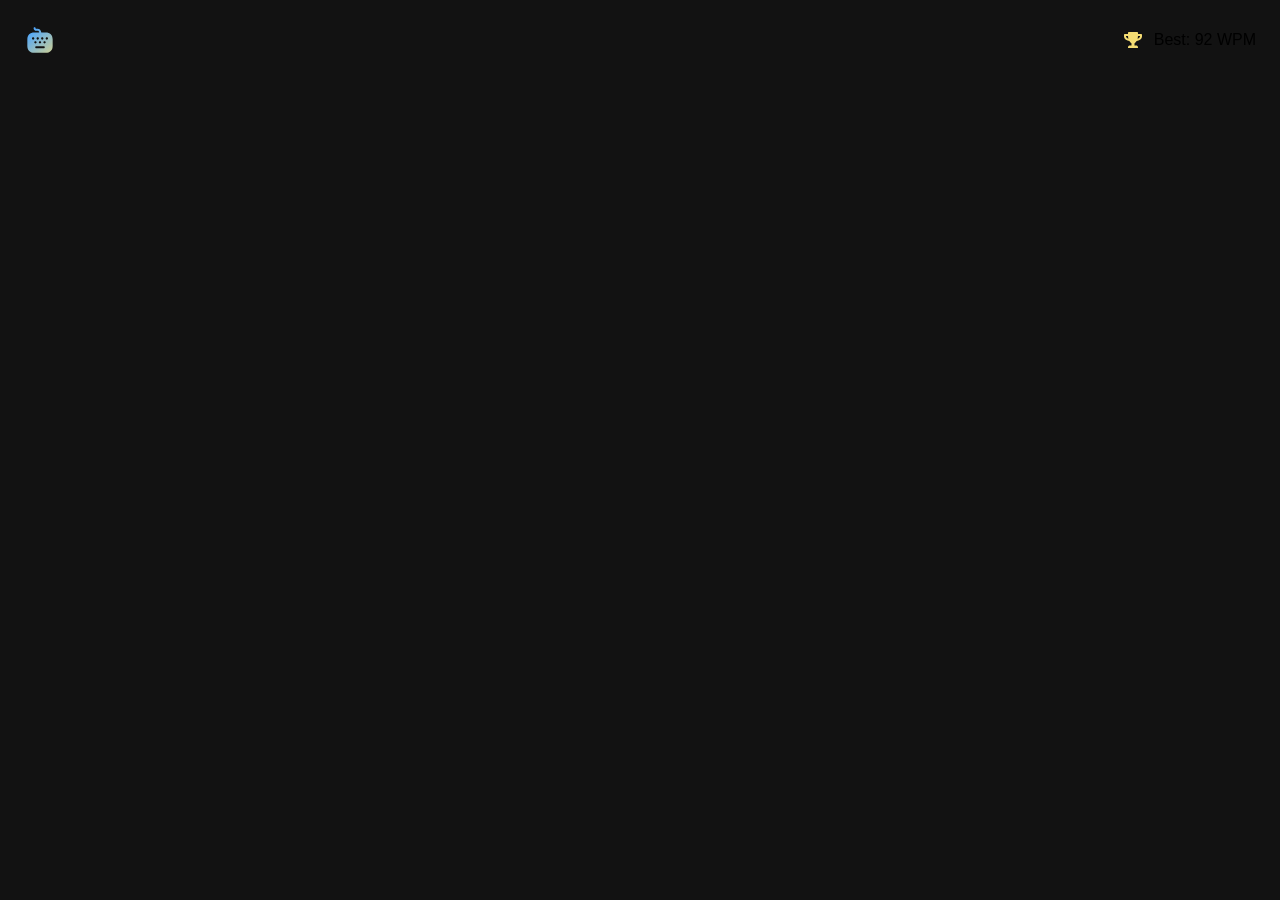
==== result.html @ 7b14edf9 "repo 4" ====
<!doctype html>
<html lang="en">
	<head>
		<meta charset="UTF-8" />
		<meta name="viewport" content="width=device-width, initial-scale=1.0" />
		<link rel="stylesheet" href="normalize.css" />
		<link rel="stylesheet" href="reset.css" />
		<link rel="stylesheet" href="main.css" />
		<link rel="stylesheet" href="result.css" />
		<title>Document</title>
	</head>
	<body>
		<header>
			<svg
				width="32"
				height="32"
				viewBox="0 0 32 32"
				fill="none"
				xmlns="http://www.w3.org/2000/svg"
			>
				<path
					fill-rule="evenodd"
					clip-rule="evenodd"
					d="M22.8266 15.6261C22.1893 15.6261 21.6719 15.1075 21.6719 14.4715C21.6719 13.8341 22.1893 13.3168 22.8266 13.3168C23.4639 13.3168 23.9812 13.8341 23.9812 14.4715C23.9812 15.1075 23.4639 15.6261 22.8266 15.6261ZM20.5479 19.4661C19.9106 19.4661 19.3932 18.9475 19.3932 18.3101C19.3932 17.6741 19.9106 17.1555 20.5479 17.1555C21.1852 17.1555 21.7026 17.6741 21.7026 18.3101C21.7026 18.9475 21.1852 19.4661 20.5479 19.4661ZM19.7639 24.2115H12.2373C11.6853 24.2115 11.2373 23.7635 11.2373 23.2115C11.2373 22.6595 11.6853 22.2115 12.2373 22.2115H19.7639C20.3159 22.2115 20.7639 22.6595 20.7639 23.2115C20.7639 23.7635 20.3159 24.2115 19.7639 24.2115ZM10.284 18.3101C10.284 17.6741 10.8013 17.1555 11.4386 17.1555C12.076 17.1555 12.5933 17.6741 12.5933 18.3101C12.5933 18.9475 12.076 19.4661 11.4386 19.4661C10.8013 19.4661 10.284 18.9475 10.284 18.3101ZM9.15997 15.6261C8.52264 15.6261 8.0053 15.1075 8.0053 14.4715C8.0053 13.8341 8.52264 13.3168 9.15997 13.3168C9.7973 13.3168 10.3146 13.8341 10.3146 14.4715C10.3146 15.1075 9.7973 15.6261 9.15997 15.6261ZM13.7173 13.3168C14.3546 13.3168 14.8719 13.8341 14.8719 14.4715C14.8719 15.1075 14.3546 15.6261 13.7173 15.6261C13.08 15.6261 12.5626 15.1075 12.5626 14.4715C12.5626 13.8341 13.08 13.3168 13.7173 13.3168ZM15.9932 17.1555C16.6306 17.1555 17.1479 17.6741 17.1479 18.3101C17.1479 18.9475 16.6306 19.4661 15.9932 19.4661C15.3559 19.4661 14.8386 18.9475 14.8386 18.3101C14.8386 17.6741 15.3559 17.1555 15.9932 17.1555ZM18.2692 13.3168C18.9066 13.3168 19.4239 13.8341 19.4239 14.4715C19.4239 15.1075 18.9066 15.6261 18.2692 15.6261C17.6319 15.6261 17.1146 15.1075 17.1146 14.4715C17.1146 13.8341 17.6319 13.3168 18.2692 13.3168ZM21.6386 8.54615H17.1919V8.36081C17.1639 6.40481 15.5573 4.82348 13.6133 4.82348H12.2693C11.904 4.82348 11.604 4.52881 11.6013 4.16348C11.596 3.61148 11.132 3.15948 10.592 3.17281C10.04 3.17815 9.59597 3.63015 9.6013 4.18215C9.61597 5.64481 10.8093 6.82348 12.2586 6.82348H13.5933C14.4026 6.80215 15.1799 7.51948 15.1919 8.37548V8.54615H10.3613C5.9613 8.54615 3.3333 11.1248 3.3333 15.4435V21.9408C3.32664 24.0248 3.95197 25.7581 5.1413 26.9515C6.3653 28.1795 8.1653 28.8275 10.3493 28.8275H21.6386C26.0386 28.8275 28.6666 26.2541 28.6666 21.9435V15.5448C28.6666 11.1621 26.0386 8.54615 21.6386 8.54615Z"
					fill="url(#paint0_linear_332_687)"
				/>
				<defs>
					<linearGradient
						id="paint0_linear_332_687"
						x1="5.49996"
						y1="7"
						x2="32.5"
						y2="38.5"
						gradientUnits="userSpaceOnUse"
					>
						<stop stop-color="#4CA6FF" />
						<stop offset="1" stop-color="#F4DC73" />
					</linearGradient>
				</defs>
			</svg>
			<div class="recordwpm">
				<svg
					width="18"
					height="16"
					viewBox="0 0 18 16"
					fill="none"
					xmlns="http://www.w3.org/2000/svg"
				>
					<path
						d="M17.25 2C17.6562 2 18 2.34375 18 2.75V4.5C18 5.625 17.2812 6.78125 16.0625 7.65625C15.0625 8.375 13.875 8.8125 12.625 8.96875C11.625 10.5938 10.5 11.25 10.5 11.25V13.5H12C13.0938 13.5 14 14.1562 14 15.25V15.625C14 15.8438 13.8125 16 13.625 16H4.375C4.15625 16 4 15.8438 4 15.625V15.25C4 14.1562 4.875 13.5 6 13.5H7.5V11.25C7.5 11.25 6.34375 10.5938 5.34375 8.96875C4.09375 8.8125 2.90625 8.375 1.90625 7.65625C0.6875 6.78125 0 5.625 0 4.5V2.75C0 2.34375 0.3125 2 0.75 2H4V0.75C4 0.34375 4.3125 0 4.75 0H13.25C13.6562 0 14 0.34375 14 0.75V2H17.25ZM3.09375 6.03125C3.46875 6.3125 3.90625 6.53125 4.40625 6.71875C4.1875 5.9375 4.03125 5.03125 4 4H2V4.5C2 4.875 2.3125 5.5 3.09375 6.03125ZM16 4.5V4H13.9688C13.9375 5.03125 13.7812 5.9375 13.5625 6.71875C14.0625 6.53125 14.5 6.3125 14.875 6.03125C15.4375 5.65625 16 5.03125 16 4.5Z"
						fill="#F4DC73"
					/>
				</svg>

				<p class="best">Best: <span class="record" id="record">92 WPM</span></p>
			</div>
		</header>
	</body>
</html>
---- main.css ----
* {
	font-family: "Sora", sans-serif;
}
:root {
	--neutral900: #121212;
	--neutral800: #262626;
	--neutral500: #717178;
	--neutral400: #949497;
	--neutral000: #ffffff;
	--blue600: #177dff;
	--blue400: #4ca6ff;
	--red500: #d64d5b;
	--green500: #4dd67b;
	--yellow400: #f4dc73;
}
h2 {
	font-weight: 700;
	font-style: Bold;
	font-size: 24px;
	line-height: 100%;
	letter-spacing: 0%;
	text-align: center;
	color: var(--neutral000);
}
.button-black {
	color: var(--neutral000);
	font-weight: 400;
	line-height: 120%;
	letter-spacing: -0.48px;
	background-color: var(--neutral900);
	border: 1px solid var(--colors-neutral-500, #717178);
	padding: 12px;
	border-radius: 12px;
}
.button-blue {
	color: var(--neutral000);
	background-color: var(--blue600);
	padding: 12px;
	border-radius: 12px;
	font-weight: 600;
	font-size: 20px;
	line-height: 120%;
	letter-spacing: -0.3px;
	text-align: center;
	border: none;
}
.button-gray {
	background-color: var(--neutral800);
	padding: 12px;
	border-radius: 12px;
	font-weight: 600;
	font-size: 20px;
	line-height: 120%;
	letter-spacing: -0.3px;
	text-align: center;
	border: none;
	color: var(--neutral000);
}
---- result.css ----
body {
	background-color: var(--neutral900);
	padding: 24px;
}
header {
	display: flex;
	justify-content: space-between;
	align-items: center;
}
.recordwpm {
	display: flex;
	align-items: center;
	gap: 12px;
}
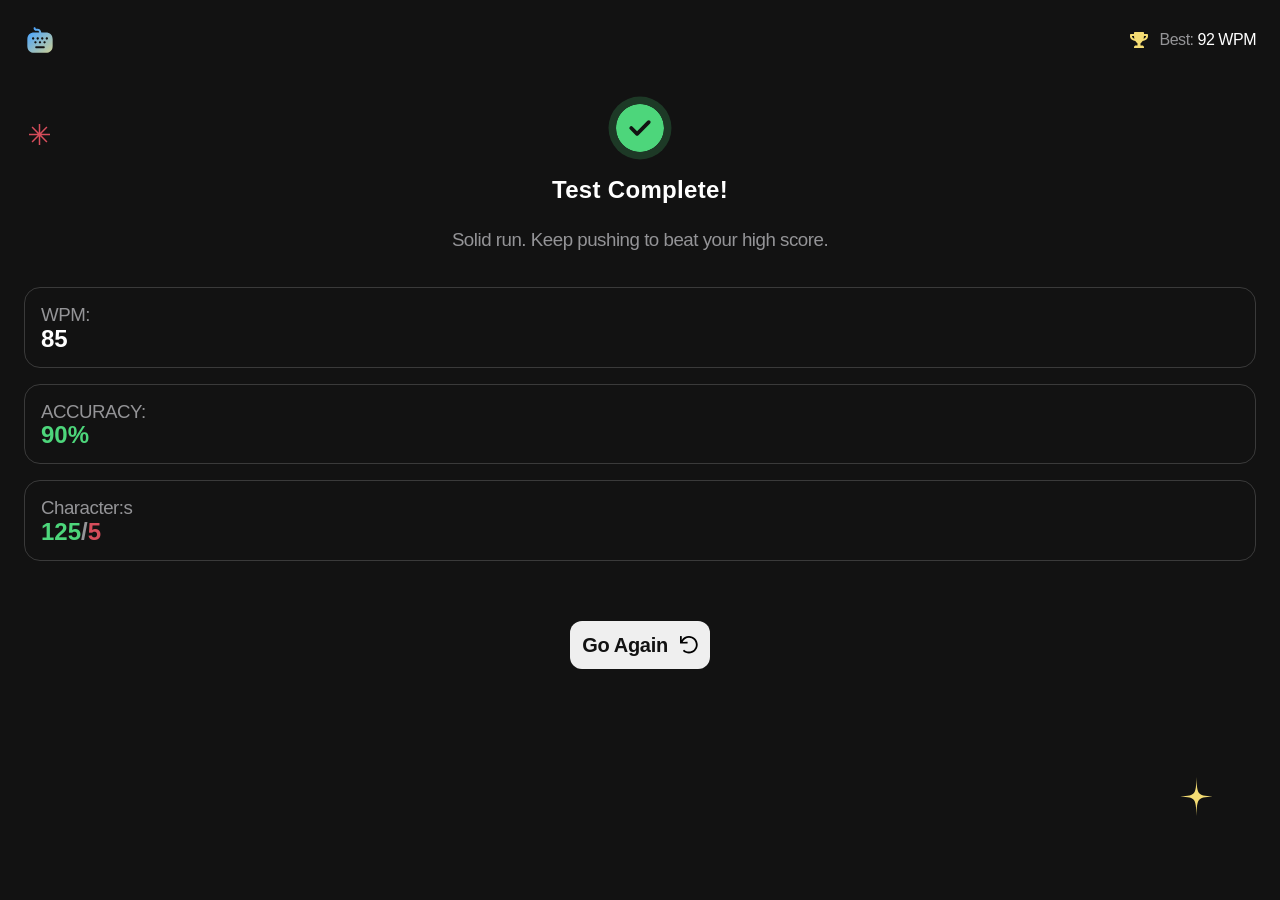
==== commit 2ffce403: "repo8" ====
--- a/result.html
+++ b/result.html
@@ -1,59 +1,164 @@
 <!doctype html>
 <html lang="en">
-	<head>
-		<meta charset="UTF-8" />
-		<meta name="viewport" content="width=device-width, initial-scale=1.0" />
-		<link rel="stylesheet" href="normalize.css" />
-		<link rel="stylesheet" href="reset.css" />
-		<link rel="stylesheet" href="main.css" />
-		<link rel="stylesheet" href="result.css" />
-		<title>Document</title>
-	</head>
-	<body>
-		<header>
-			<svg
-				width="32"
-				height="32"
-				viewBox="0 0 32 32"
-				fill="none"
-				xmlns="http://www.w3.org/2000/svg"
-			>
-				<path
-					fill-rule="evenodd"
-					clip-rule="evenodd"
-					d="M22.8266 15.6261C22.1893 15.6261 21.6719 15.1075 21.6719 14.4715C21.6719 13.8341 22.1893 13.3168 22.8266 13.3168C23.4639 13.3168 23.9812 13.8341 23.9812 14.4715C23.9812 15.1075 23.4639 15.6261 22.8266 15.6261ZM20.5479 19.4661C19.9106 19.4661 19.3932 18.9475 19.3932 18.3101C19.3932 17.6741 19.9106 17.1555 20.5479 17.1555C21.1852 17.1555 21.7026 17.6741 21.7026 18.3101C21.7026 18.9475 21.1852 19.4661 20.5479 19.4661ZM19.7639 24.2115H12.2373C11.6853 24.2115 11.2373 23.7635 11.2373 23.2115C11.2373 22.6595 11.6853 22.2115 12.2373 22.2115H19.7639C20.3159 22.2115 20.7639 22.6595 20.7639 23.2115C20.7639 23.7635 20.3159 24.2115 19.7639 24.2115ZM10.284 18.3101C10.284 17.6741 10.8013 17.1555 11.4386 17.1555C12.076 17.1555 12.5933 17.6741 12.5933 18.3101C12.5933 18.9475 12.076 19.4661 11.4386 19.4661C10.8013 19.4661 10.284 18.9475 10.284 18.3101ZM9.15997 15.6261C8.52264 15.6261 8.0053 15.1075 8.0053 14.4715C8.0053 13.8341 8.52264 13.3168 9.15997 13.3168C9.7973 13.3168 10.3146 13.8341 10.3146 14.4715C10.3146 15.1075 9.7973 15.6261 9.15997 15.6261ZM13.7173 13.3168C14.3546 13.3168 14.8719 13.8341 14.8719 14.4715C14.8719 15.1075 14.3546 15.6261 13.7173 15.6261C13.08 15.6261 12.5626 15.1075 12.5626 14.4715C12.5626 13.8341 13.08 13.3168 13.7173 13.3168ZM15.9932 17.1555C16.6306 17.1555 17.1479 17.6741 17.1479 18.3101C17.1479 18.9475 16.6306 19.4661 15.9932 19.4661C15.3559 19.4661 14.8386 18.9475 14.8386 18.3101C14.8386 17.6741 15.3559 17.1555 15.9932 17.1555ZM18.2692 13.3168C18.9066 13.3168 19.4239 13.8341 19.4239 14.4715C19.4239 15.1075 18.9066 15.6261 18.2692 15.6261C17.6319 15.6261 17.1146 15.1075 17.1146 14.4715C17.1146 13.8341 17.6319 13.3168 18.2692 13.3168ZM21.6386 8.54615H17.1919V8.36081C17.1639 6.40481 15.5573 4.82348 13.6133 4.82348H12.2693C11.904 4.82348 11.604 4.52881 11.6013 4.16348C11.596 3.61148 11.132 3.15948 10.592 3.17281C10.04 3.17815 9.59597 3.63015 9.6013 4.18215C9.61597 5.64481 10.8093 6.82348 12.2586 6.82348H13.5933C14.4026 6.80215 15.1799 7.51948 15.1919 8.37548V8.54615H10.3613C5.9613 8.54615 3.3333 11.1248 3.3333 15.4435V21.9408C3.32664 24.0248 3.95197 25.7581 5.1413 26.9515C6.3653 28.1795 8.1653 28.8275 10.3493 28.8275H21.6386C26.0386 28.8275 28.6666 26.2541 28.6666 21.9435V15.5448C28.6666 11.1621 26.0386 8.54615 21.6386 8.54615Z"
-					fill="url(#paint0_linear_332_687)"
-				/>
-				<defs>
-					<linearGradient
-						id="paint0_linear_332_687"
-						x1="5.49996"
-						y1="7"
-						x2="32.5"
-						y2="38.5"
-						gradientUnits="userSpaceOnUse"
-					>
-						<stop stop-color="#4CA6FF" />
-						<stop offset="1" stop-color="#F4DC73" />
-					</linearGradient>
-				</defs>
-			</svg>
-			<div class="recordwpm">
-				<svg
-					width="18"
-					height="16"
-					viewBox="0 0 18 16"
-					fill="none"
-					xmlns="http://www.w3.org/2000/svg"
-				>
-					<path
-						d="M17.25 2C17.6562 2 18 2.34375 18 2.75V4.5C18 5.625 17.2812 6.78125 16.0625 7.65625C15.0625 8.375 13.875 8.8125 12.625 8.96875C11.625 10.5938 10.5 11.25 10.5 11.25V13.5H12C13.0938 13.5 14 14.1562 14 15.25V15.625C14 15.8438 13.8125 16 13.625 16H4.375C4.15625 16 4 15.8438 4 15.625V15.25C4 14.1562 4.875 13.5 6 13.5H7.5V11.25C7.5 11.25 6.34375 10.5938 5.34375 8.96875C4.09375 8.8125 2.90625 8.375 1.90625 7.65625C0.6875 6.78125 0 5.625 0 4.5V2.75C0 2.34375 0.3125 2 0.75 2H4V0.75C4 0.34375 4.3125 0 4.75 0H13.25C13.6562 0 14 0.34375 14 0.75V2H17.25ZM3.09375 6.03125C3.46875 6.3125 3.90625 6.53125 4.40625 6.71875C4.1875 5.9375 4.03125 5.03125 4 4H2V4.5C2 4.875 2.3125 5.5 3.09375 6.03125ZM16 4.5V4H13.9688C13.9375 5.03125 13.7812 5.9375 13.5625 6.71875C14.0625 6.53125 14.5 6.3125 14.875 6.03125C15.4375 5.65625 16 5.03125 16 4.5Z"
-						fill="#F4DC73"
-					/>
-				</svg>
+  <head>
+    <meta charset="UTF-8" />
+    <meta name="viewport" content="width=device-width, initial-scale=1.0" />
+    <link rel="stylesheet" href="normalize.css" />
+    <link rel="stylesheet" href="reset.css" />
+    <link rel="stylesheet" href="main.css" />
+    <link rel="stylesheet" href="result.css" />
+    <title>Document</title>
+  </head>
+  <body>
+    <header>
+      <svg
+        width="32"
+        height="32"
+        viewBox="0 0 32 32"
+        fill="none"
+        xmlns="http://www.w3.org/2000/svg"
+      >
+        <path
+          fill-rule="evenodd"
+          clip-rule="evenodd"
+          d="M22.8266 15.6261C22.1893 15.6261 21.6719 15.1075 21.6719 14.4715C21.6719 13.8341 22.1893 13.3168 22.8266 13.3168C23.4639 13.3168 23.9812 13.8341 23.9812 14.4715C23.9812 15.1075 23.4639 15.6261 22.8266 15.6261ZM20.5479 19.4661C19.9106 19.4661 19.3932 18.9475 19.3932 18.3101C19.3932 17.6741 19.9106 17.1555 20.5479 17.1555C21.1852 17.1555 21.7026 17.6741 21.7026 18.3101C21.7026 18.9475 21.1852 19.4661 20.5479 19.4661ZM19.7639 24.2115H12.2373C11.6853 24.2115 11.2373 23.7635 11.2373 23.2115C11.2373 22.6595 11.6853 22.2115 12.2373 22.2115H19.7639C20.3159 22.2115 20.7639 22.6595 20.7639 23.2115C20.7639 23.7635 20.3159 24.2115 19.7639 24.2115ZM10.284 18.3101C10.284 17.6741 10.8013 17.1555 11.4386 17.1555C12.076 17.1555 12.5933 17.6741 12.5933 18.3101C12.5933 18.9475 12.076 19.4661 11.4386 19.4661C10.8013 19.4661 10.284 18.9475 10.284 18.3101ZM9.15997 15.6261C8.52264 15.6261 8.0053 15.1075 8.0053 14.4715C8.0053 13.8341 8.52264 13.3168 9.15997 13.3168C9.7973 13.3168 10.3146 13.8341 10.3146 14.4715C10.3146 15.1075 9.7973 15.6261 9.15997 15.6261ZM13.7173 13.3168C14.3546 13.3168 14.8719 13.8341 14.8719 14.4715C14.8719 15.1075 14.3546 15.6261 13.7173 15.6261C13.08 15.6261 12.5626 15.1075 12.5626 14.4715C12.5626 13.8341 13.08 13.3168 13.7173 13.3168ZM15.9932 17.1555C16.6306 17.1555 17.1479 17.6741 17.1479 18.3101C17.1479 18.9475 16.6306 19.4661 15.9932 19.4661C15.3559 19.4661 14.8386 18.9475 14.8386 18.3101C14.8386 17.6741 15.3559 17.1555 15.9932 17.1555ZM18.2692 13.3168C18.9066 13.3168 19.4239 13.8341 19.4239 14.4715C19.4239 15.1075 18.9066 15.6261 18.2692 15.6261C17.6319 15.6261 17.1146 15.1075 17.1146 14.4715C17.1146 13.8341 17.6319 13.3168 18.2692 13.3168ZM21.6386 8.54615H17.1919V8.36081C17.1639 6.40481 15.5573 4.82348 13.6133 4.82348H12.2693C11.904 4.82348 11.604 4.52881 11.6013 4.16348C11.596 3.61148 11.132 3.15948 10.592 3.17281C10.04 3.17815 9.59597 3.63015 9.6013 4.18215C9.61597 5.64481 10.8093 6.82348 12.2586 6.82348H13.5933C14.4026 6.80215 15.1799 7.51948 15.1919 8.37548V8.54615H10.3613C5.9613 8.54615 3.3333 11.1248 3.3333 15.4435V21.9408C3.32664 24.0248 3.95197 25.7581 5.1413 26.9515C6.3653 28.1795 8.1653 28.8275 10.3493 28.8275H21.6386C26.0386 28.8275 28.6666 26.2541 28.6666 21.9435V15.5448C28.6666 11.1621 26.0386 8.54615 21.6386 8.54615Z"
+          fill="url(#paint0_linear_332_687)"
+        />
+        <defs>
+          <linearGradient
+            id="paint0_linear_332_687"
+            x1="5.49996"
+            y1="7"
+            x2="32.5"
+            y2="38.5"
+            gradientUnits="userSpaceOnUse"
+          >
+            <stop stop-color="#4CA6FF" />
+            <stop offset="1" stop-color="#F4DC73" />
+          </linearGradient>
+        </defs>
+      </svg>
+      <div class="recordwpm">
+        <svg
+          width="18"
+          height="16"
+          viewBox="0 0 18 16"
+          fill="none"
+          xmlns="http://www.w3.org/2000/svg"
+        >
+          <path
+            d="M17.25 2C17.6562 2 18 2.34375 18 2.75V4.5C18 5.625 17.2812 6.78125 16.0625 7.65625C15.0625 8.375 13.875 8.8125 12.625 8.96875C11.625 10.5938 10.5 11.25 10.5 11.25V13.5H12C13.0938 13.5 14 14.1562 14 15.25V15.625C14 15.8438 13.8125 16 13.625 16H4.375C4.15625 16 4 15.8438 4 15.625V15.25C4 14.1562 4.875 13.5 6 13.5H7.5V11.25C7.5 11.25 6.34375 10.5938 5.34375 8.96875C4.09375 8.8125 2.90625 8.375 1.90625 7.65625C0.6875 6.78125 0 5.625 0 4.5V2.75C0 2.34375 0.3125 2 0.75 2H4V0.75C4 0.34375 4.3125 0 4.75 0H13.25C13.6562 0 14 0.34375 14 0.75V2H17.25ZM3.09375 6.03125C3.46875 6.3125 3.90625 6.53125 4.40625 6.71875C4.1875 5.9375 4.03125 5.03125 4 4H2V4.5C2 4.875 2.3125 5.5 3.09375 6.03125ZM16 4.5V4H13.9688C13.9375 5.03125 13.7812 5.9375 13.5625 6.71875C14.0625 6.53125 14.5 6.3125 14.875 6.03125C15.4375 5.65625 16 5.03125 16 4.5Z"
+            fill="#F4DC73"
+          />
+        </svg>
 
-				<p class="best">Best: <span class="record" id="record">92 WPM</span></p>
-			</div>
-		</header>
-	</body>
+        <p class="best">Best: <span class="record" id="record">92 WPM</span></p>
+      </div>
+    </header>
+    <main>
+      <section class="firstsection">
+        <div class="absolute">
+          <svg
+            width="21"
+            height="21"
+            viewBox="0 0 21 21"
+            fill="none"
+            xmlns="http://www.w3.org/2000/svg"
+          >
+            <path
+              fill-rule="evenodd"
+              clip-rule="evenodd"
+              d="M11.25 0H9.75V8.68934L3.60571 2.54504L2.54505 3.60571L8.68934 9.75H0V11.25H8.68933L2.54505 17.3943L3.60571 18.4549L9.75 12.3106V21H11.25V12.3106L17.3943 18.4549L18.4549 17.3943L12.3106 11.25H21V9.75H12.3106L18.4549 3.6057L17.3943 2.54504L11.25 8.68933V0Z"
+              fill="#D64D5B"
+            />
+          </svg>
+        </div>
+        <svg
+          class="verify"
+          width="48"
+          height="48"
+          viewBox="0 0 48 48"
+          fill="none"
+          xmlns="http://www.w3.org/2000/svg"
+        >
+          <path
+            fill-rule="evenodd"
+            clip-rule="evenodd"
+            d="M34.0876 19.5082L22.4211 31.1747C22.0497 31.5461 21.5672 31.7305 21.0821 31.7305C20.5945 31.7305 20.112 31.5461 19.7406 31.1747L13.9074 25.3415C13.1672 24.6013 13.1672 23.4013 13.9074 22.6611C14.6476 21.9208 15.8451 21.9208 16.5853 22.6611L21.0821 27.1554L31.4072 16.8278C32.1474 16.0876 33.3474 16.0876 34.0876 16.8278C34.8278 17.568 34.8278 18.768 34.0876 19.5082ZM24 0C10.7672 0 0 10.7672 0 24C0 37.2354 10.7672 48 24 48C37.2328 48 48 37.2354 48 24C48 10.7672 37.2328 0 24 0Z"
+            fill="#4DD67B"
+          />
+        </svg>
+        <h1>Test Complete!</h1>
+        <h3>Solid run. Keep pushing to beat your high score.</h3>
+      </section>
+      <section class="secondsection">
+        <article class="info">
+          <h3>WPM:</h3>
+          <p id="wpm" class="textpreset2 white">85</p>
+        </article>
+        <article class="info">
+          <h3>ACCURACY:</h3>
+          <p id="pourcentage" class="textpreset2 green">90%</p>
+        </article>
+        <article class="info">
+          <h3>Character:s</h3>
+          <p id="juste" class="textpreset2 green">
+            125<span class="gray">/</span><span id="faute" class="red">5</span>
+          </p>
+        </article>
+      </section>
+      <section class="lastsection">
+        <button id="restart" class="button-white">
+          <p>Go Again</p>
+          <svg
+            width="18"
+            height="18"
+            viewBox="0 0 18 18"
+            fill="none"
+            xmlns="http://www.w3.org/2000/svg"
+          >
+            <path
+              d="M0.421875 0H1.37109C1.61719 0 1.79297 0.210938 1.79297 0.457031L1.72266 3.90234C3.26953 1.54688 5.97656 0 9 0.0351562C13.8164 0.0351562 17.7188 3.97266 17.7188 8.75391C17.6836 13.5703 13.7812 17.4375 9 17.4375C6.75 17.4375 4.67578 16.5938 3.12891 15.2227C2.95312 15.0469 2.95312 14.7656 3.12891 14.5898L3.83203 13.8867C3.97266 13.7461 4.21875 13.7461 4.39453 13.8867C5.625 14.9766 7.20703 15.6094 9 15.6094C12.7969 15.6094 15.8906 12.5508 15.8906 8.71875C15.8906 4.92188 12.7969 1.82812 9 1.82812C6.1875 1.82812 3.79688 3.51562 2.70703 5.90625L7.13672 5.80078C7.38281 5.80078 7.59375 5.97656 7.59375 6.22266V7.17188C7.59375 7.41797 7.38281 7.59375 7.17188 7.59375H0.421875C0.175781 7.59375 0 7.41797 0 7.17188V0.421875C0 0.210938 0.175781 0 0.421875 0Z"
+              fill="black"
+            />
+          </svg>
+        </button>
+        <div class="absolute2">
+          <svg
+            width="39"
+            height="39"
+            viewBox="0 0 39 39"
+            fill="none"
+            xmlns="http://www.w3.org/2000/svg"
+          >
+            <g clip-path="url(#clip0_225_1703)">
+              <mask
+                id="mask0_225_1703"
+                style="mask-type: luminance"
+                maskUnits="userSpaceOnUse"
+                x="0"
+                y="0"
+                width="39"
+                height="39"
+              >
+                <path d="M39 0H0V39H39V0Z" fill="white" />
+              </mask>
+              <g mask="url(#mask0_225_1703)">
+                <path
+                  d="M19.5 39C18.9354 20.5261 18.4739 20.0674 0 19.5C18.4739 18.9354 18.9326 18.4739 19.5 0C20.0645 18.4739 20.5261 18.9326 39 19.5C20.5261 20.0674 20.0674 20.5204 19.5 39Z"
+                  fill="#F4DC73"
+                />
+              </g>
+            </g>
+            <defs>
+              <clipPath id="clip0_225_1703">
+                <rect width="39" height="39" fill="white" />
+              </clipPath>
+            </defs>
+          </svg>
+        </div>
+      </section>
+    </main>
+    <script src="result.js"></script>
+  </body>
 </html>
--- a/main.css
+++ b/main.css
@@ -1,58 +1,95 @@
 * {
-	font-family: "Sora", sans-serif;
+  font-family: "Sora", sans-serif;
 }
 :root {
-	--neutral900: #121212;
-	--neutral800: #262626;
-	--neutral500: #717178;
-	--neutral400: #949497;
-	--neutral000: #ffffff;
-	--blue600: #177dff;
-	--blue400: #4ca6ff;
-	--red500: #d64d5b;
-	--green500: #4dd67b;
-	--yellow400: #f4dc73;
+  --neutral900: #121212;
+  --neutral800: #262626;
+  --neutral500: #717178;
+  --neutral400: #949497;
+  --neutral000: #ffffff;
+  --blue600: #177dff;
+  --blue400: #4ca6ff;
+  --red500: #d64d5b;
+  --green500: #4dd67b;
+  --yellow400: #f4dc73;
 }
 h2 {
-	font-weight: 700;
-	font-style: Bold;
-	font-size: 24px;
-	line-height: 100%;
-	letter-spacing: 0%;
-	text-align: center;
-	color: var(--neutral000);
+  font-weight: 700;
+  font-style: Bold;
+  font-size: 24px;
+  line-height: 100%;
+  letter-spacing: 0%;
+  text-align: center;
+  color: var(--neutral000);
 }
 .button-black {
-	color: var(--neutral000);
-	font-weight: 400;
-	line-height: 120%;
-	letter-spacing: -0.48px;
-	background-color: var(--neutral900);
-	border: 1px solid var(--colors-neutral-500, #717178);
-	padding: 12px;
-	border-radius: 12px;
+  color: var(--neutral000);
+  font-weight: 400;
+  line-height: 120%;
+  letter-spacing: -0.48px;
+  background-color: var(--neutral900);
+  border: 1px solid var(--colors-neutral-500, #717178);
+  padding: 12px;
+  border-radius: 12px;
 }
 .button-blue {
-	color: var(--neutral000);
-	background-color: var(--blue600);
-	padding: 12px;
-	border-radius: 12px;
-	font-weight: 600;
-	font-size: 20px;
-	line-height: 120%;
-	letter-spacing: -0.3px;
-	text-align: center;
-	border: none;
+  color: var(--neutral000);
+  background-color: var(--blue600);
+  padding: 12px;
+  border-radius: 12px;
+  font-weight: 600;
+  font-size: 20px;
+  line-height: 120%;
+  letter-spacing: -0.3px;
+  text-align: center;
+  border: none;
 }
 .button-gray {
-	background-color: var(--neutral800);
-	padding: 12px;
-	border-radius: 12px;
-	font-weight: 600;
-	font-size: 20px;
-	line-height: 120%;
-	letter-spacing: -0.3px;
-	text-align: center;
-	border: none;
-	color: var(--neutral000);
+  background-color: var(--neutral800);
+  padding: 12px;
+  border-radius: 12px;
+  font-weight: 600;
+  font-size: 20px;
+  line-height: 120%;
+  letter-spacing: -0.3px;
+  text-align: center;
+  border: none;
+  color: var(--neutral000);
 }
+h1 {
+  font-weight: 700;
+  font-style: Bold;
+  font-size: 24px;
+  line-height: 120%;
+  letter-spacing: 0.32px;
+
+  color: var(--neutral000);
+}
+h3 {
+  font-weight: 400;
+  color: var(--neutral400);
+  line-height: 120%;
+  letter-spacing: -0.48px;
+}
+.textpreset2 {
+  font-weight: 700;
+  font-style: Bold;
+  font-size: 24px;
+  line-height: 100%;
+  letter-spacing: 0%;
+}
+.button-white {
+  font-weight: 600;
+  font-size: 20px;
+  line-height: 120%;
+  letter-spacing: -0.3px;
+  text-align: center;
+  color: var(--neutral900);
+  display: flex;
+  align-items: center;
+  gap: 12px;
+  padding: 12px;
+  border-radius: 12px;
+  border: none;
+  z-index: 1;
+}
--- a/result.css
+++ b/result.css
@@ -1,14 +1,83 @@
 body {
-	background-color: var(--neutral900);
-	padding: 24px;
+  background-color: var(--neutral900);
+  padding: 24px;
+  display: flex;
+  flex-direction: column;
+  gap: 48px;
 }
 header {
-	display: flex;
-	justify-content: space-between;
-	align-items: center;
+  display: flex;
+  justify-content: space-between;
+  align-items: center;
 }
 .recordwpm {
-	display: flex;
-	align-items: center;
-	gap: 12px;
+  display: flex;
+  align-items: center;
+  gap: 12px;
 }
+.verify {
+  box-shadow: 0px 0px 0px 15px #4dd67b1a;
+
+  box-shadow: 0px 0px 0px 7.5px #4dd67b33;
+  border-radius: 9999px;
+}
+.firstsection {
+  position: relative;
+  display: flex;
+  flex-direction: column;
+  align-items: center;
+  gap: 24px;
+}
+.absolute {
+  position: absolute;
+  top: 20px;
+  left: 5px;
+}
+.best {
+  font-weight: 400;
+  color: var(--neutral400);
+  line-height: 120%;
+  letter-spacing: -0.48px;
+}
+.record {
+  color: var(--neutral000);
+}
+.info {
+  border: 1px solid var(--colors-neutral-700, #3a3a3a);
+  width: 100%;
+  padding: 16px;
+  border-radius: 16px;
+}
+.secondsection {
+  display: flex;
+  flex-direction: column;
+  gap: 16px;
+}
+main {
+  display: flex;
+  flex-direction: column;
+  gap: 36px;
+}
+.white {
+  color: var(--neutral000);
+}
+.red {
+  color: var(--red500);
+}
+.green {
+  color: var(--green500);
+}
+.gray {
+  color: var(--neutral400);
+}
+.lastsection {
+  position: relative;
+  display: flex;
+  justify-content: center;
+  padding: 24px;
+}
+.absolute2 {
+  position: absolute;
+  top: 180px;
+  right: 40px;
+}
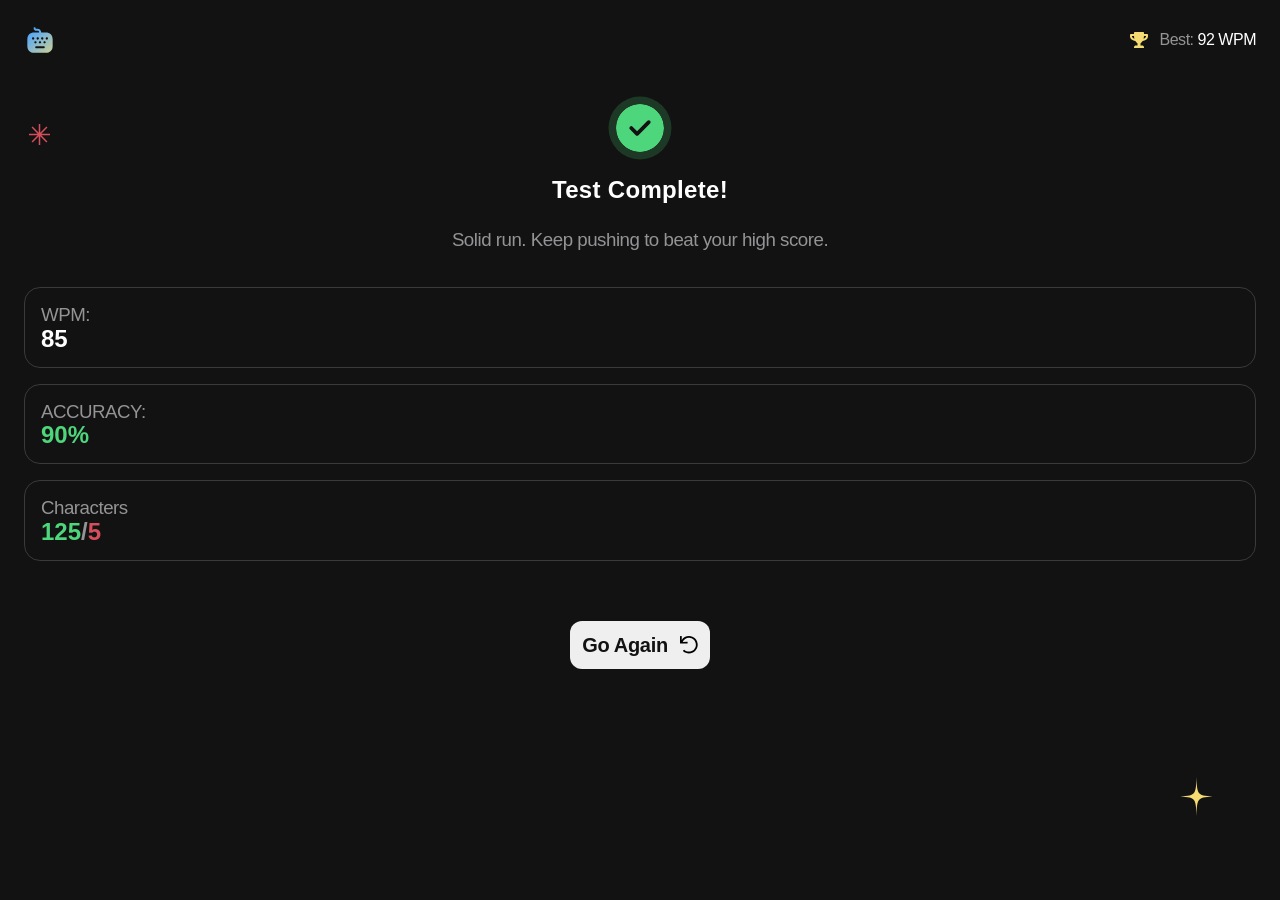
==== commit fe0b2497: "repo 8.1" ====
--- a/result.html
+++ b/result.html
@@ -101,7 +101,7 @@
           <p id="pourcentage" class="textpreset2 green">90%</p>
         </article>
         <article class="info">
-          <h3>Character:s</h3>
+          <h3>Characters</h3>
           <p id="juste" class="textpreset2 green">
             125<span class="gray">/</span><span id="faute" class="red">5</span>
           </p>
